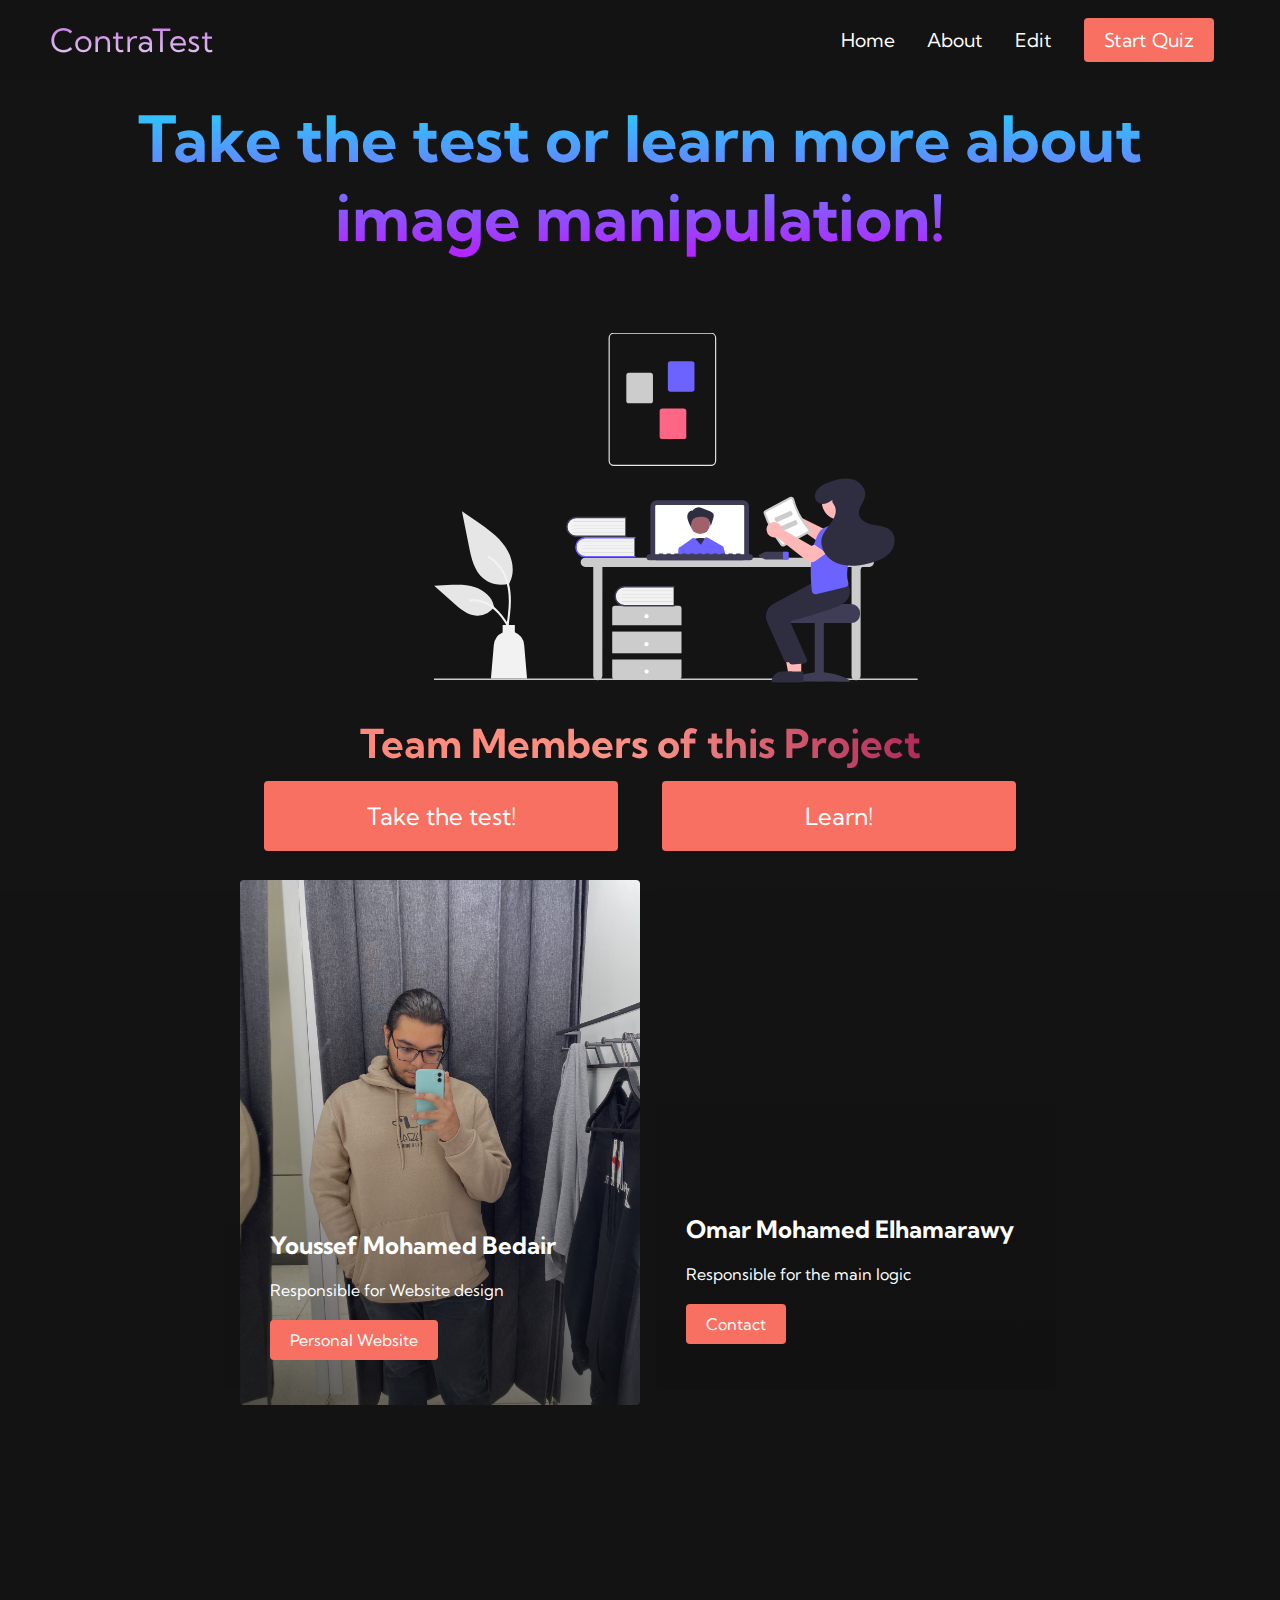
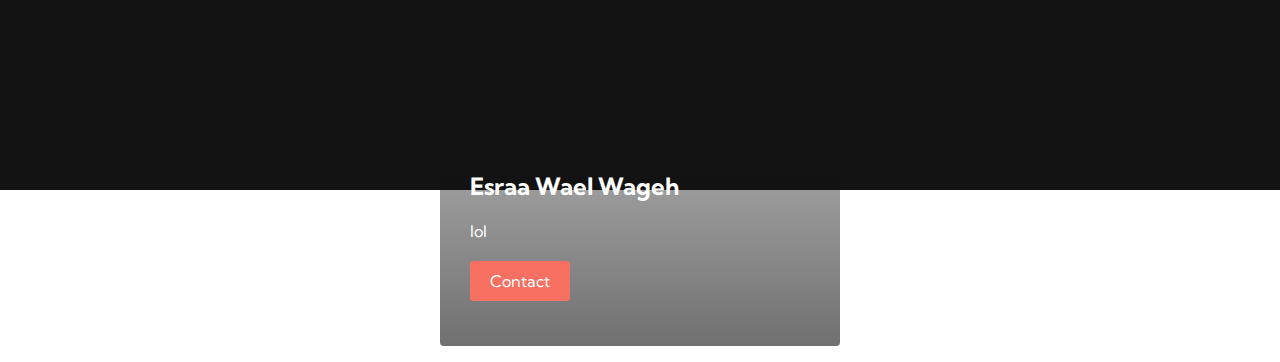
==== index.html @ f691e943 "Initial Release" ====
<!DOCTYPE html>
<html lang="en">
<head>
    <meta charset="UTF-8">
    <meta http-equiv="X-UA-Compatible" content="IE=edge">
    <meta name="viewport" content="width=device-width, initial-scale=1.0">
    <link rel="stylesheet" href="styles.css">
    <link rel="preconnect" href="https://fonts.googleapis.com">
<link rel="preconnect" href="https://fonts.gstatic.com" crossorigin>
<link href="https://fonts.googleapis.com/css2?family=Kumbh+Sans&display=swap" rel="stylesheet">
    <title>Document</title>
</head>
<body>
    <!--Navigation Section-->
    <nav class="navbar">
        <div class="navbar__container">
            <a href="/" id="navbar__logo">ContraTest</a>
            <div class="navbar__toggle" id="mobile-menu">
                <span class="bar"></span>
                <span class="bar"></span>
                <span class="bar"></span>
            </div>
            <ul class="navbar__menu">
                <li class="navbar__item">
                    <a href="/" class="navbar__links">
                        Home
                    </a>
                </li>
                <li class="navbar__item">
                    <a href="/Web/About.html" class="navbar__links">
                        About
                    </a>
                </li>
                <li class="navbar__item">
                    <a href="/SignUp-Login/Sign_up.html" class="navbar__links">
                        Edit
                    </a>
                </li>
                <li class="navbar__btn">
                    <a href="/SignUp-Login/Sign_up.html" class="button">
                        Start Quiz
                    </a>
                </li>
            </ul>
        </div>
    </nav>
    <!--End of Navbar-->
    
    <!--Hero Section-->
    <div class="body">
        <div class="body__container">
            <div class="body__content">
                <h3>Take the test or learn more about image manipulation!</h3>
                <div class="image__container">
                    <img class="main__img" src="images\undraw_online_learning_re_qw08.svg" alt="Learning Illustration" >
                </div>
                <div class="buttons">
                    <button class = "body__btn"><a href="/" class="button" >Take the test!</a></button>
                    <button class="body__btn" ><a href="/" class="button">Learn!</a></button>
                </div>
                
            </div>
        </div>
    </div>
    <div class="services">
        <h1>Team Members of this Project</h1>
        <div class="services__container">
            <div class="services__card">
                <div class="Bedair">
                    <h2>Youssef Mohamed Bedair</h2>
                    <p>Responsible for Website design</p>
                    <button>Personal Website</button>
                </div>
            </div>
            <div class="services__card">
                <h2>Omar Mohamed Elhamarawy</h2>
                <p>Responsible for the main logic</p>
                <button>Contact</button>
            </div>
            <div class="services__card">
                <h2>Esraa Wael Wageh</h2>
                <p>lol</p>
                <button>Contact</button>
            </div>
           </div>
        </div>
    <script src="app.js"></script>
</body>
</html>
---- styles.css ----
a:link{
  text-decoration: none!important;
}
* {
    box-sizing: border-box;
    margin: 0;
    padding: 0;
    font-family: 'Kumbh Sans', sans-serif;
  }
.navbar {
    background: #131313;
    height: 80px;
    display: flex;
    justify-content: center;
    align-items: center;
    font-size: 1.2rem;
    position: sticky;
    top: 0;
    z-index: 999;
  }
  
  .navbar__container {
    display: flex;
    justify-content: space-between;
    height: 80px;
    z-index: 1;
    width: 100%;
    max-width: 1300px;
    margin-right: auto;
    margin-left: auto;
    padding-right: 50px;
    padding-left: 50px;
  }
  #navbar__logo {
    background-color: #ff8177;
    background-image: linear-gradient(to top, #fafafa 0%, #b04ad8 100%);
    background-size: 100%;
    -webkit-background-clip: text;
    -moz-background-clip: text;
    -webkit-text-fill-color: transparent;
    -moz-text-fill-color: transparent;
    display: flex;
    align-items: center;
    cursor: pointer;
    text-decoration: none;
    font-size: 2rem;
  }
  
  .fa-gem {
    margin-right: 0.5rem;
  }
  
  .navbar__menu {
    display: flex;
    align-items: center;
    list-style: none;
    text-align: center;
  }
  
  .navbar__item {
    height: 80px;
  }
  
  .navbar__links {
    color: #fff;
    display: flex;
    align-items: center;
    justify-content: center;
    text-decoration: none;
    padding: 0 1rem;
    height: 100%;
  }
  
  .navbar__btn {
    display: flex;
    justify-content: center;
    align-items: center;
    padding: 0 1rem;
    width: 100%;
  }
  
  .button {
    display: flex;
    justify-content: center;
    align-items: center;
    text-decoration: none;
    padding: 10px 20px;
    height: 100%;
    width: 100%;
    border: none;
    outline: none;
    border-radius: 4px;
    background: #f77062;
    color: #fff;
  }
  
  .button:hover {
    background: #4837ff;
    transition: all 0.3s ease;
  }
  
  .navbar__links:hover {
    color: #f77062;
    transition: all 0.3s ease;
  }
  
  @media screen and (max-width: 960px) {
    .navbar__container {
      display: flex;
      justify-content: space-between;
      height: 80px;
      z-index: 1;
      width: 100%;
      max-width: 1300px;
      padding: 0;
    }
  
    .navbar__menu {
      display: grid;
      grid-template-columns: auto;
      margin: 0;
      width: 100%;
      position: absolute;
      top: -1000px;
      opacity: 0; 
      transition: all 0.5s ease;
      height: 50vh;
      z-index: -1;
    }
  
    .navbar__menu.active {
      background: #131313;
      top: 100%;
      opacity: 1;
      transition: all 0.5s ease;
      z-index: 99;
      height: 50vh;
      font-size: 1.6rem;
    }
  
    #navbar__logo {
      padding-left: 25px;
    }
  
    .navbar__toggle .bar {
      width: 25px;
      height: 3px;
      margin: 5px auto;
      transition: all 0.3s ease-in-out;
      background: #fff;
    }
  
    .navbar__item {
      width: 100%;
    }
  
    .navbar__links {
      text-align: center;
      padding: 2rem;
      width: 100%;
      display: table;
    }
  
    .navbar__btn {
      padding-bottom: 2rem;
    }
  
    .button {
      display: flex;
      justify-content: center;
      align-items: center;
      width: 80%;
      height: 80px;
      margin: 0;
    }
  
    #mobile-menu {
      position: absolute;
      top: 20%;
      right: 5%;
      transform: translate(5%, 20%);
    }
  
    .navbar__toggle .bar {
      display: block;
      cursor: pointer;
    }
  
    #mobile-menu.is-active .bar:nth-child(2) {
      opacity: 0;
    }
  
    #mobile-menu.is-active .bar:nth-child(1) {
      transform: translateY(8px) rotate(45deg);
    }
  
    #mobile-menu.is-active .bar:nth-child(3) {
      transform: translateY(-8px) rotate(-45deg);
    }
  }
  .body{
    height:100%;
    width:100%; 
    background-color: #141414;
  }
  .body__container{
    display:flex;
    align-items: center;
    justify-self:center;
    margin: 0 auto;
    height: 90vh;
    background-color: #141414;
    z-index: 1;
    width: 100%;
    max-width: 1300px;
    padding: 0 50px;
  }
  .body__container h3{
    font-size: 4rem;
    background-color: #ff8177;
    background-image: linear-gradient(to top, #b721ff 0%, #21d4fd 100%);
    background-size: 100%;
    -webkit-background-clip: text;
    -moz-background-clip: text;
    -webkit-text-fill-color: transparent;
    -moz-text-fill-color: transparent;
    text-align: center;
    
  }
  .buttons .body__btn{
    display: inline-block;
    justify-content: center;
    align-items: center;
    text-decoration: none;
    padding: 10px 20px;
    height: 30%;
    width: 30%;
    border: none;
    outline: none;
    border-radius: 4px;
    background: #f77062;
    color: #fff;
    margin: 20px 20px 20px 20px;
    font-size: x-large;
    position: relative;
    }
  .buttons{
    text-align: center;
  }
  .buttons .body__btn:hover{
    background: #4837ff;
    transition: all 0.3s ease;
  }
  .image__container{
    display:block;
    margin-left: auto;
    margin-right: auto;
    width:50%;
    margin: top -10px bottom -10px;
    -ms-transform: scale(.7,.7); /* IE 9 */
    -webkit-transform: scale(.7,.7); /* Safari */
    transform: scale(.7, .7);
  }
  .services {
    background: #131313;
    display: flex;
    flex-direction: column;
    justify-content: center;
    align-items: center;
    height: 100vh;
  }
  
  .services {
    background: #131313;
    display: flex;
    flex-direction: column;
    justify-content: center;
    align-items: center;
    height: 100vh;
  }
  
  .services h1 {
    background-color: #ff8177;
    background-image: linear-gradient(
      to right,
      #ff8177 0%,
      #ff867a 0%,
      #ff8c7f 21%,
      #f99185 52%,
      #cf556c 78%,
      #b12a5b 100%
    );
    background-size: 100%;
    -webkit-background-clip: text;
    -moz-background-clip: text;
    -webkit-text-fill-color: transparent;
    -moz-text-fill-color: transparent;
    margin-bottom: 5rem;
    font-size: 2.5rem;
  }
  
  .services__container {
    display: flex;
    justify-content: center;
    flex-wrap: wrap;
  }
  
  .services__card .Bedair {
    margin: 1rem;
    height: 525px;
    width: 400px;
    border-radius: 4px;
    background-image: linear-gradient(
        to bottom,
        rgba(0, 0, 0, 0) 0%,
        rgba(17, 17, 17, 0.6) 100%
      ),
      url('/images/Bedair.jpg');
    background-size: cover;
    position: relative;
    color: #fff;
  }
  .services__card{
    margin: 1rem;
    height: 525px;
    width: 400px;
    border-radius: 4px;
    background-image: linear-gradient(
        to bottom,
        rgba(0, 0, 0, 0) 0%,
        rgba(17, 17, 17, 0.6) 100%
      ),
      url('/images/pic3.jpg');
    background-size: cover;
    position: relative;
    color: #fff;
  }
  
  .services__card:before {
    opacity: 0.2;
  }
  
  .services__card:nth-child(2) {
    background-image: linear-gradient(
        to bottom,
        rgba(0, 0, 0, 0) 0%,
        rgba(17, 17, 17, 0.9) 100%
      ),
      url('/images/pic4.jpg');
  }
  
  .services__card h2 {
    position: absolute;
    top: 350px;
    left: 30px;
  }
  
  .services__card p {
    position: absolute;
    top: 400px;
    left: 30px;
  }
  
  .services__card button {
    color: #fff;
    padding: 10px 20px;
    border: none;
    outline: none;
    border-radius: 4px;
    background: #f77062;
    position: absolute;
    top: 440px;
    left: 30px;
    font-size: 1rem;
  }
  
  .services__card button:hover {
    cursor: pointer;
  }
  
  .services__card:hover {
    transform: scale(1.075);
    transition: 0.2s ease-in;
    cursor: pointer;
  }
  
  @media screen and (max-width: 960px) {
    .services {
      height: 1600px;
    }
  
    .services h1 {
      font-size: 2rem;
      margin-top: 12rem;
    }
  }
  
  @media screen and (max-width: 480px) {
    .services {
      height: 1400px;
    }
  
    .services h1 {
      font-size: 1.2rem;
    }
  }
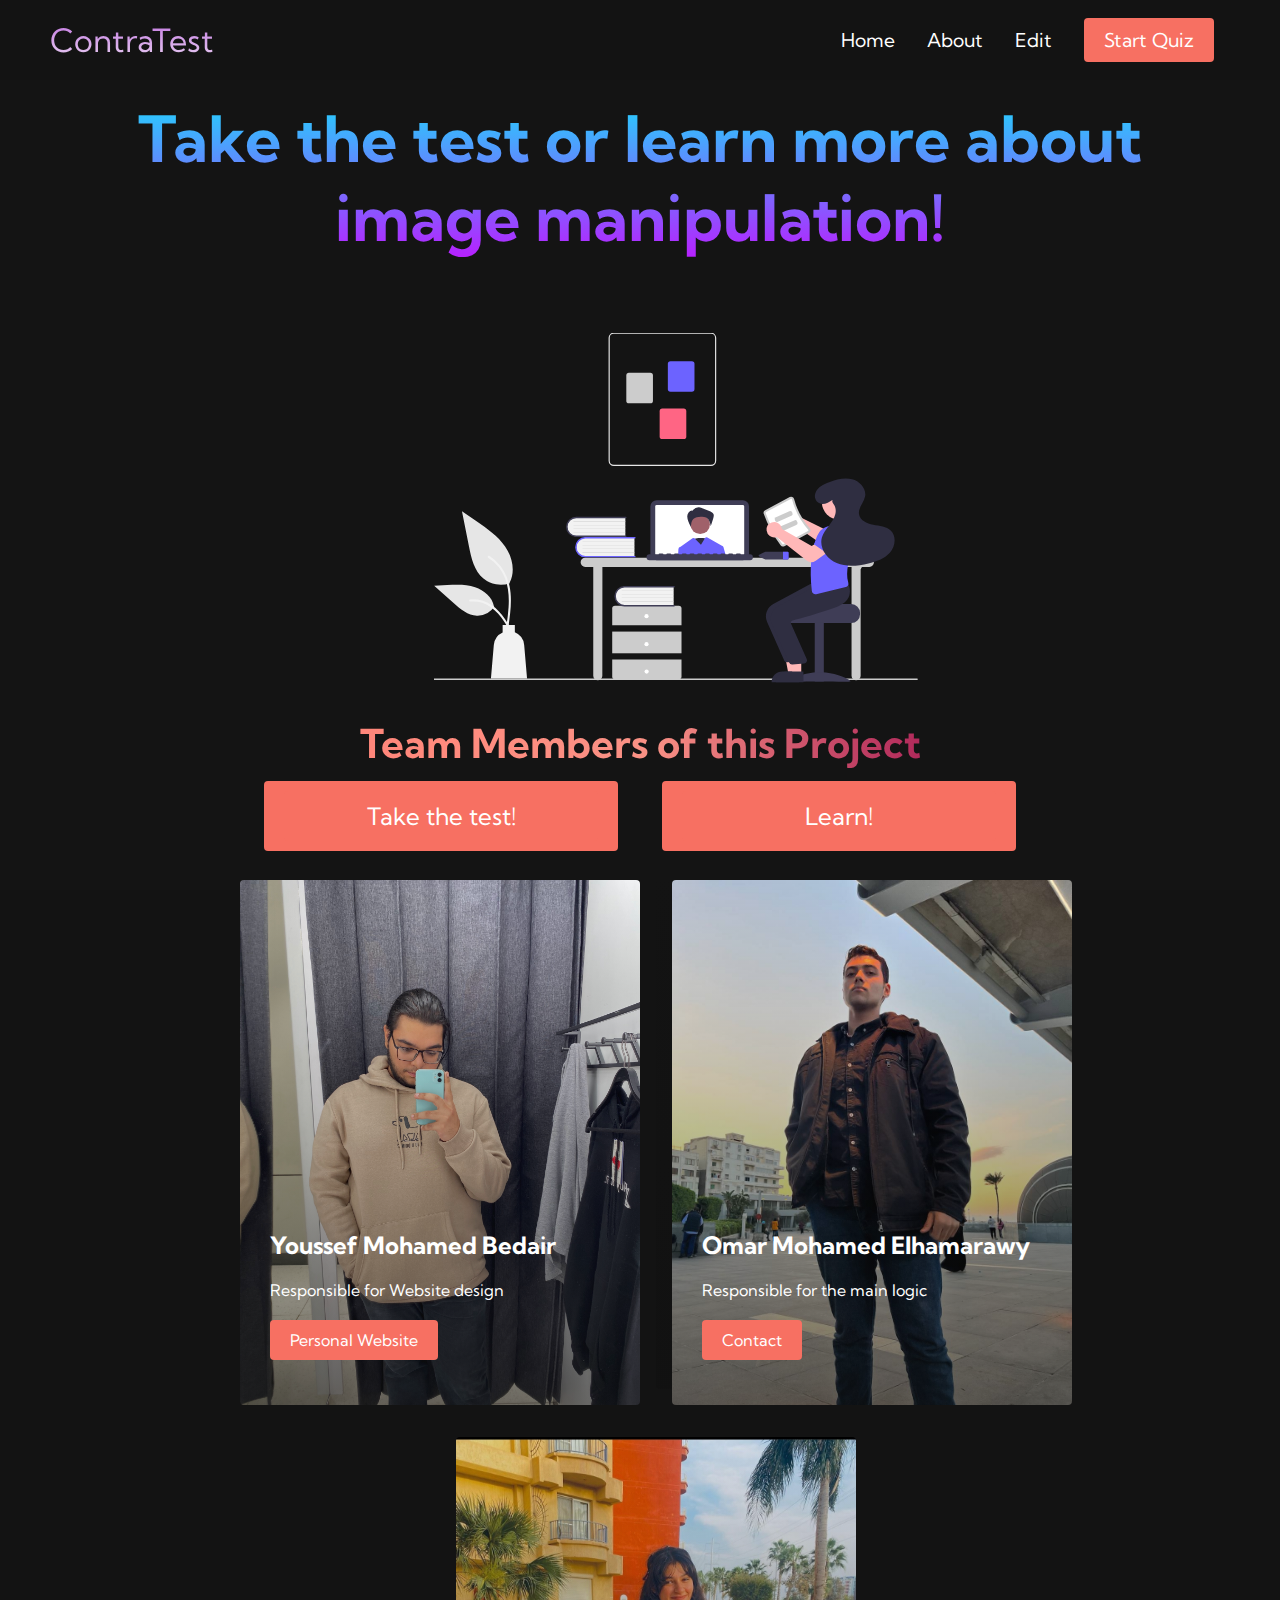
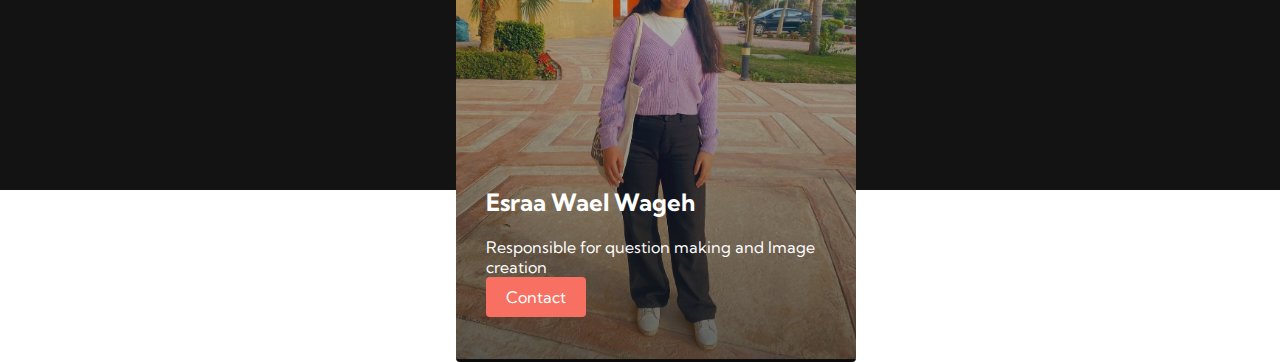
==== commit 2bb1c99e: "Edited Quiz" ====
--- a/index.html
+++ b/index.html
@@ -37,7 +37,7 @@
                     </a>
                 </li>
                 <li class="navbar__btn">
-                    <a href="/SignUp-Login/Sign_up.html" class="button">
+                    <a href="LoadingArea/index.html" class="button">
                         Start Quiz
                     </a>
                 </li>
@@ -55,7 +55,7 @@
                     <img class="main__img" src="images\undraw_online_learning_re_qw08.svg" alt="Learning Illustration" >
                 </div>
                 <div class="buttons">
-                    <button class = "body__btn"><a href="/" class="button" >Take the test!</a></button>
+                    <button class = "body__btn"><a href="LoadingArea/index.html" class="button" >Take the test!</a></button>
                     <button class="body__btn" ><a href="/" class="button">Learn!</a></button>
                 </div>
                 
@@ -73,14 +73,18 @@
                 </div>
             </div>
             <div class="services__card">
+                <div class="Hamrawy">
                 <h2>Omar Mohamed Elhamarawy</h2>
                 <p>Responsible for the main logic</p>
                 <button>Contact</button>
+                </div>
             </div>
             <div class="services__card">
+                <div class="Esraa">
                 <h2>Esraa Wael Wageh</h2>
-                <p>lol</p>
+                <p>Responsible for question making and Image creation</p>
                 <button>Contact</button>
+            </div>
             </div>
            </div>
         </div>
--- a/styles.css
+++ b/styles.css
@@ -320,7 +320,9 @@
     position: relative;
     color: #fff;
   }
-  .services__card{
+  .services__card .Esraa {    
+    transform: scale(1);
+    transition: 0.2 ease-in;
     margin: 1rem;
     height: 525px;
     width: 400px;
@@ -330,10 +332,38 @@
         rgba(0, 0, 0, 0) 0%,
         rgba(17, 17, 17, 0.6) 100%
       ),
-      url('/images/pic3.jpg');
+      url('/images/Esraa.jpg');
     background-size: cover;
     position: relative;
     color: #fff;
+  }
+   .services__card .Hamrawy {
+    transform: scale(1);
+    transition: 0.2 ease-in;
+    margin: 1rem;
+    height: 525px;
+    width: 400px;
+    border-radius: 4px;
+    background-image: linear-gradient(
+        to bottom,
+        rgba(0, 0, 0, 0) 0%,
+        rgba(17, 17, 17, 0.6) 100%
+      ),
+      url('/images/Omar.jpg');
+    background-size: cover;
+    position: relative;
+    color: #fff;
+  }
+  .services__card{
+    margin: 1rem;
+    height: 525px;
+    width: 400px;
+    border-radius: 4px;
+    background-size: cover;
+    position: relative;
+    color: #fff;
+    transform: scale(1);
+    transition: 0.2 ease-in;
   }
   
   .services__card:before {
